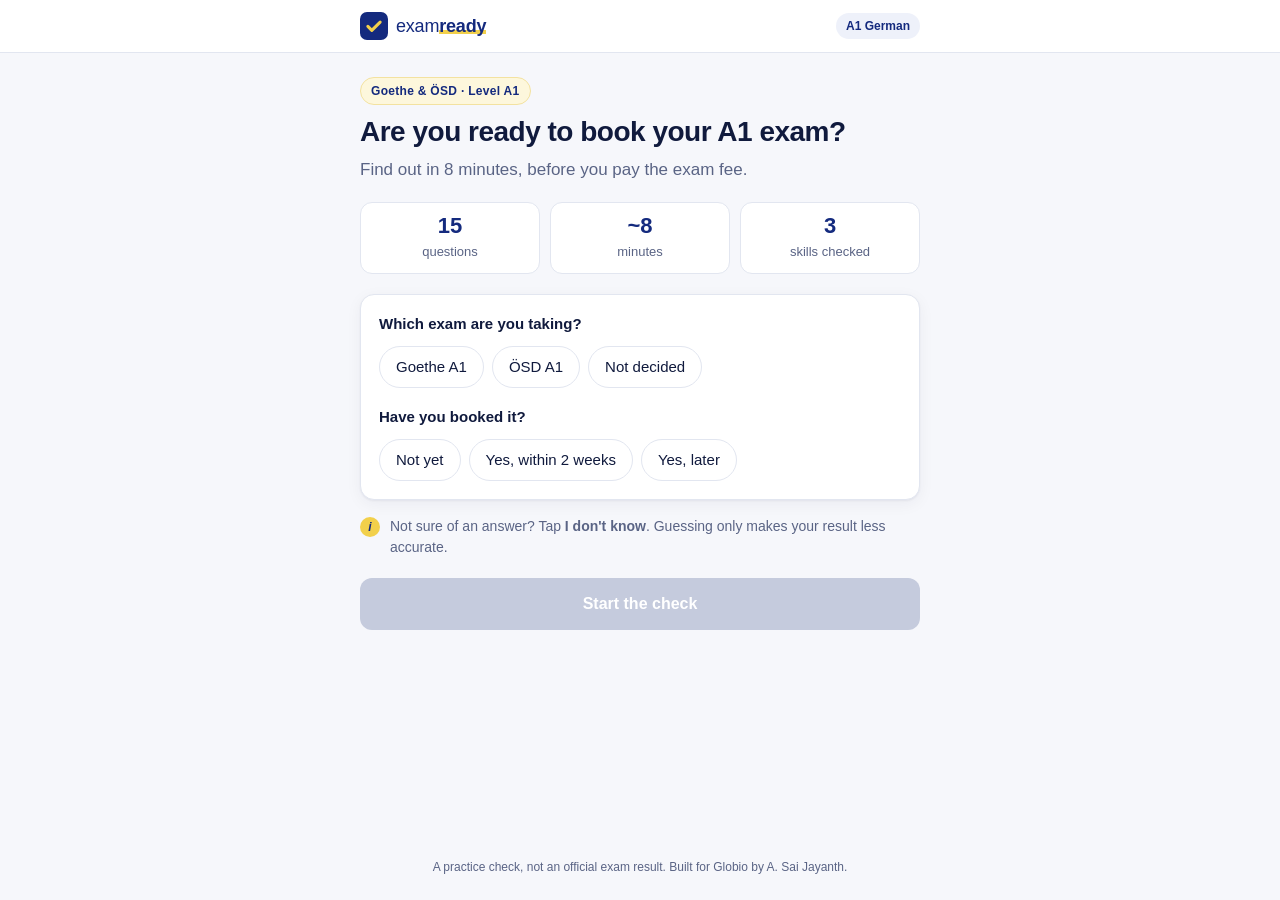
==== demo-frame.html @ 875473f1 "First version of exam-ready check" ====
<!DOCTYPE html>
<html lang="en">
<head>
  <meta charset="UTF-8">
  <meta name="viewport" content="width=device-width, initial-scale=1">
  <title>Demo frame</title>
  <meta name="description" content="A free 8-minute check that tells A1 German learners if they are ready to book their Goethe or ÖSD exam.">
  <meta name="theme-color" content="#142A7E">
  <link rel="icon" href="data:image/svg+xml,<svg xmlns='http://www.w3.org/2000/svg' viewBox='0 0 32 32'><rect width='32' height='32' rx='8' fill='%23142A7E'/><path d='M9 16.5l4.5 4.5L23 11.5' stroke='%23F2D04B' stroke-width='3.5' fill='none' stroke-linecap='round' stroke-linejoin='round'/></svg>">
  <link rel="stylesheet" href="style.css">
</head>
<body class="is-demo">
  <header class="topbar">
    <div class="topbar-inner">
      <span class="logo">
        <span class="logo-mark" aria-hidden="true">
          <svg viewBox="0 0 32 32"><rect width="32" height="32" rx="8" fill="#142A7E"/><path d="M9 16.5l4.5 4.5L23 11.5" stroke="#F2D04B" stroke-width="3.5" fill="none" stroke-linecap="round" stroke-linejoin="round"/></svg>
        </span>
        <span class="logo-text">exam<b>ready</b></span>
      </span>
      <span class="topbar-tag">A1 German</span>
    </div>
  </header>

  <main id="app" class="container" aria-live="polite"></main>

  <footer class="footer">
    A practice check, not an official exam result. Built for Globio by A. Sai Jayanth.
  </footer>

  <!-- Order matters: content → rules → screens -->
  <script src="questions.js"></script>
  <script src="scoring.js"></script>
  <script src="app.js"></script>
  <script src="demo-driver.js"></script>
</body>
</html>
---- style.css ----
/* style.css — Globio-aligned: deep navy blue + warm yellow, clean and light. */

:root {
  --brand: #142A7E;
  --brand-hover: #1D3A9F;
  --brand-soft: #EEF1FA;
  --accent: #F2D04B;
  --accent-soft: #FDF7DC;

  --ink: #101A3D;
  --muted: #5A6485;
  --line: #E2E6F0;
  --bg: #F6F7FB;
  --card: #FFFFFF;

  --ok: #17845A;   --ok-soft: #E5F4EC;
  --warn: #B26B00; --warn-soft: #FFF2D9;
  --bad: #C0392B;  --bad-soft: #FBE9E7;

  --radius: 14px;
  --shadow: 0 1px 2px rgba(16, 26, 61, .05), 0 4px 16px rgba(16, 26, 61, .05);
  --font: -apple-system, BlinkMacSystemFont, "Segoe UI", Roboto, "Helvetica Neue", Arial, sans-serif;
}

* { box-sizing: border-box; }

html { -webkit-text-size-adjust: 100%; }

body {
  margin: 0;
  font-family: var(--font);
  font-size: 16px;
  line-height: 1.5;
  color: var(--ink);
  background: var(--bg);
  min-height: 100vh;
  display: flex;
  flex-direction: column;
}

button { font: inherit; color: inherit; cursor: pointer; }
button:disabled { cursor: not-allowed; }
:focus-visible { outline: 3px solid var(--accent); outline-offset: 2px; }
h1:focus, h2:focus { outline: none; }

/* ---------- layout ---------- */

.topbar { background: var(--card); border-bottom: 1px solid var(--line); }
.topbar-inner {
  max-width: 600px; margin: 0 auto; padding: 12px 20px;
  display: flex; align-items: center; justify-content: space-between;
}
.logo { display: inline-flex; align-items: center; gap: 8px; }
.logo-mark svg { width: 28px; height: 28px; display: block; }
.logo-text { font-size: 18px; font-weight: 500; color: var(--brand); letter-spacing: -.2px; }
.logo-text b {
  font-weight: 800;
  background: linear-gradient(transparent 68%, var(--accent) 68%, var(--accent) 92%, transparent 92%);
}
.topbar-tag {
  font-size: 12px; font-weight: 600; color: var(--brand);
  background: var(--brand-soft); padding: 4px 10px; border-radius: 99px;
}

.container { width: 100%; max-width: 600px; margin: 0 auto; padding: 24px 20px 32px; flex: 1; }
/* Fade in only when a NEW screen or question opens, not on every tap */
.screen.enter { animation: fade .25s ease-out; }
@keyframes fade { from { opacity: 0; transform: translateY(6px); } to { opacity: 1; transform: none; } }

.footer {
  text-align: center; font-size: 12px; color: var(--muted);
  padding: 16px 20px 24px;
}

/* ---------- type ---------- */

h1 { font-size: 28px; line-height: 1.2; letter-spacing: -.5px; margin: 10px 0 8px; }
h2 { font-size: 20px; line-height: 1.35; margin: 0; }
h3 { font-size: 16px; margin: 0 0 4px; }
.lead { color: var(--muted); font-size: 17px; margin: 0 0 20px; }

.eyebrow {
  display: inline-block; font-size: 12px; font-weight: 700; letter-spacing: .3px;
  color: var(--brand); background: var(--accent-soft); border: 1px solid #F3E2A0;
  padding: 4px 10px; border-radius: 99px;
}
.eyebrow-plain { background: none; border: 0; padding: 0; color: var(--muted); font-weight: 600; }

/* ---------- start ---------- */

.facts {
  list-style: none; padding: 0; margin: 0 0 20px;
  display: grid; grid-template-columns: repeat(3, 1fr); gap: 10px;
}
.facts li {
  background: var(--card); border: 1px solid var(--line); border-radius: 12px;
  padding: 10px; text-align: center;
}
.facts b { display: block; font-size: 22px; color: var(--brand); line-height: 1.2; }
.facts span { font-size: 13px; color: var(--muted); }

.card {
  background: var(--card); border: 1px solid var(--line); border-radius: var(--radius);
  box-shadow: var(--shadow); padding: 18px; margin: 0 0 16px;
}
.card-title { font-size: 17px; margin-bottom: 14px; }

.field { border: 0; padding: 0; margin: 0 0 18px; min-width: 0; }
.field:last-child { margin-bottom: 0; }
.card.field { padding: 16px 18px; margin-bottom: 14px; border: 1px solid var(--line); }
.field legend { font-weight: 650; font-size: 15px; padding: 0; margin-bottom: 10px; }
.card.field legend { float: left; width: 100%; margin-bottom: 8px; }
.card.field legend + * { clear: both; }

.pills { display: flex; flex-wrap: wrap; gap: 8px; }
.pills-3 .pill { flex: 1; }
.pill {
  border: 1.5px solid var(--line); background: var(--card); border-radius: 99px;
  padding: 9px 16px; font-size: 15px; font-weight: 500;
  transition: border-color .15s, background .15s;
}
.pill:hover { border-color: #B9C2DD; }
.pill.is-selected { border-color: var(--brand); background: var(--brand); color: #fff; }

.hint {
  display: flex; gap: 10px; align-items: flex-start;
  font-size: 14px; color: var(--muted); margin: 4px 0 20px;
}
.hint-icon {
  flex: none; width: 20px; height: 20px; border-radius: 50%;
  background: var(--accent); color: var(--brand); font-weight: 800; font-size: 12px;
  display: grid; place-items: center; font-style: italic; margin-top: 1px;
}

/* ---------- buttons ---------- */

.btn {
  border: 0; border-radius: 12px; padding: 14px 20px;
  font-size: 16px; font-weight: 650; transition: background .15s, transform .05s;
}
.btn:active:not(:disabled) { transform: scale(.99); }
.btn-block { width: 100%; }
.btn-primary { background: var(--brand); color: #fff; }
.btn-primary:hover:not(:disabled) { background: var(--brand-hover); }
.btn-primary:disabled { background: #C5CBDD; }
.btn-secondary { background: var(--card); color: var(--brand); border: 1.5px solid var(--line); }
.btn-secondary:hover { border-color: var(--brand); }
.link-btn { background: none; border: 0; padding: 4px 0; color: var(--brand); font-weight: 600; font-size: 15px; }

/* ---------- quiz ---------- */

.quiz-top { display: flex; justify-content: space-between; align-items: center; margin-bottom: 10px; }
.counter { font-size: 14px; color: var(--muted); font-weight: 600; font-variant-numeric: tabular-nums; }

.progress { height: 6px; background: var(--line); border-radius: 99px; overflow: hidden; margin-bottom: 22px; }
.progress span { display: block; height: 100%; background: var(--brand); border-radius: 99px; transition: width .3s ease; }

.skill-chip {
  display: inline-block; font-size: 12px; font-weight: 700; letter-spacing: .3px;
  padding: 3px 10px; border-radius: 99px; margin-bottom: 12px; text-transform: uppercase;
}
.skill-vocabulary { background: var(--brand-soft); color: var(--brand); }
.skill-grammar    { background: #EDE9FB; color: #4A33A8; }
.skill-reading    { background: var(--accent-soft); color: #7A5A00; }
.skill-self       { background: var(--brand-soft); color: var(--brand); margin: 0; }

.question { margin-bottom: 18px; }

.options { display: grid; gap: 10px; margin-bottom: 20px; }
.option {
  display: flex; align-items: center; gap: 12px; text-align: left;
  background: var(--card); border: 1.5px solid var(--line); border-radius: 12px;
  padding: 13px 14px; font-size: 16px; transition: border-color .15s, background .15s;
}
.option:hover { border-color: #B9C2DD; }
.option-key {
  flex: none; width: 28px; height: 28px; border-radius: 8px;
  display: grid; place-items: center; font-size: 13px; font-weight: 700;
  background: var(--bg); color: var(--muted); border: 1px solid var(--line);
}
.option.is-selected { border-color: var(--brand); background: var(--brand-soft); }
.option.is-selected .option-key { background: var(--brand); color: #fff; border-color: var(--brand); }
.option-dk { border-style: dashed; color: var(--muted); }
.option-dk.is-selected { color: var(--ink); }

/* reading texts — each type looks like the real thing */
.text { margin: 0 0 18px; }
.text figcaption { font-size: 12px; color: var(--muted); font-weight: 600; margin-bottom: 6px; }
.text-body { display: flex; flex-direction: column; gap: 2px; font-size: 17px; }
.text-sign .text-body {
  background: #FFFDF3; border: 2px solid var(--ink); border-radius: 6px;
  padding: 16px; text-align: center; font-weight: 650;
}
.text-sms .text-body {
  background: var(--brand); color: #fff; border-radius: 18px 18px 18px 4px;
  padding: 12px 16px; max-width: 88%; font-size: 16px;
}
.text-ad .text-body {
  background: var(--card); border: 1px dashed #AEB6CF; border-radius: 4px;
  padding: 14px 16px; font-size: 16px;
}
.text-ad .text-body span:first-child { font-weight: 800; font-size: 18px; color: var(--brand); }
.text-email .text-body {
  background: var(--card); border: 1px solid var(--line); border-left: 4px solid var(--accent);
  border-radius: 8px; padding: 14px 16px; font-size: 16px; gap: 6px;
}

/* ---------- self-check ---------- */

.self-prompt { margin: 0 0 12px; font-size: 15px; }

/* ---------- result ---------- */

.verdict {
  display: flex; gap: 18px; align-items: center;
  border-radius: var(--radius); padding: 20px; margin-bottom: 16px;
  border: 1px solid transparent;
}
.verdict-ok   { background: var(--ok-soft);   border-color: #BFE3CF; }
.verdict-warn { background: var(--warn-soft); border-color: #F4DBA8; }
.verdict-bad  { background: var(--bad-soft);  border-color: #F2C6C0; }
.verdict h1 { margin: 2px 0 6px; font-size: 26px; }
.verdict-ok h1   { color: var(--ok); }
.verdict-warn h1 { color: var(--warn); }
.verdict-bad h1  { color: var(--bad); }
.verdict-action { margin: 0 0 4px; font-weight: 650; }
.verdict-detail { margin: 0; color: var(--muted); font-size: 15px; }
.verdict-reason {
  margin: 10px 0 0; font-size: 14px; padding-top: 10px;
  border-top: 1px solid rgba(16, 26, 61, .1);
}

.ring { position: relative; flex: none; width: 112px; height: 112px; }
.ring svg { width: 100%; height: 100%; }
.ring circle { fill: none; stroke-width: 10; }
.ring-track { stroke: rgba(255, 255, 255, .8); }
.ring-fill { stroke-linecap: round; transition: stroke-dasharray .6s ease; }
.ring-ok .ring-fill   { stroke: var(--ok); }
.ring-warn .ring-fill { stroke: #E0A100; }
.ring-bad .ring-fill  { stroke: var(--bad); }
.ring-label { position: absolute; inset: 0; display: grid; place-content: center; text-align: center; }
.ring-label b { font-size: 26px; line-height: 1; }
.ring-label span { font-size: 12px; color: var(--muted); }

.alert {
  background: var(--accent-soft); border: 1px solid #F3E2A0; border-radius: 12px;
  padding: 12px 14px; font-size: 15px; margin: 0 0 16px;
}

.skills { list-style: none; padding: 0; margin: 0; display: grid; gap: 14px; }
.skill-row-top { display: flex; justify-content: space-between; font-weight: 600; font-size: 15px; margin-bottom: 6px; }
.skill-score { color: var(--muted); font-variant-numeric: tabular-nums; }
.bar { position: relative; height: 10px; background: var(--bg); border: 1px solid var(--line); border-radius: 99px; }
.bar span { display: block; height: 100%; border-radius: 99px; }
.bar-ok span   { background: var(--ok); }
.bar-warn span { background: #E0A100; }
.bar-bad span  { background: var(--bad); }
.bar-line, .bar-line-key {
  position: absolute; top: -4px; bottom: -4px; width: 2px; background: var(--ink); opacity: .45;
}
.legend { display: flex; align-items: center; gap: 8px; font-size: 12px; color: var(--muted); margin: 14px 0 0; }
.bar-line-key { position: static; display: inline-block; height: 14px; }

.practice { list-style: none; padding: 0; margin: 0; display: grid; gap: 16px; }
.practice-item { display: flex; gap: 12px; }
.practice-num {
  flex: none; width: 28px; height: 28px; border-radius: 50%;
  background: var(--accent); color: var(--brand); font-weight: 800; font-size: 14px;
  display: grid; place-items: center;
}
.practice-item p { margin: 0; color: var(--muted); font-size: 15px; }
.evidence {
  display: flex; flex-direction: column; gap: 4px; margin-top: 8px;
  background: var(--bg); border-radius: 10px; padding: 10px 12px; font-size: 14px;
}
.evidence-q { color: var(--muted); }
.tag { display: inline-block; font-size: 11px; font-weight: 700; padding: 1px 7px; border-radius: 6px; margin-right: 4px; }
.tag-bad { background: var(--bad-soft); color: var(--bad); }
.tag-ok  { background: var(--ok-soft); color: var(--ok); }

.how summary { font-weight: 650; cursor: pointer; color: var(--brand); }
.how ul { padding-left: 20px; margin: 12px 0 8px; font-size: 15px; }
.how p { font-size: 14px; color: var(--muted); margin: 0; }

.actions { display: grid; grid-template-columns: 1fr 1fr; gap: 10px; margin-top: 4px; }

.review { list-style: none; padding: 0; margin: 20px 0 0; display: grid; gap: 10px; }
.review-item {
  display: flex; gap: 12px; background: var(--card); border: 1px solid var(--line);
  border-radius: 12px; padding: 12px 14px;
}
.review-mark {
  flex: none; width: 24px; height: 24px; border-radius: 50%; font-size: 13px; font-weight: 800;
  display: grid; place-items: center;
}
.is-right .review-mark { background: var(--ok-soft); color: var(--ok); }
.is-wrong .review-mark { background: var(--bad-soft); color: var(--bad); }
.review-skill { font-size: 11px; font-weight: 700; text-transform: uppercase; color: var(--muted); letter-spacing: .3px; }
.review-q { margin: 2px 0 4px; font-weight: 600; font-size: 15px; }
.review-a { margin: 0 0 4px; font-size: 14px; }
.review-e { margin: 0; font-size: 14px; color: var(--muted); }

/* ---------- small screens ---------- */

@media (max-width: 420px) {
  h1 { font-size: 25px; }
  .verdict { flex-direction: column; text-align: center; }
  .actions { grid-template-columns: 1fr; }
  .pill { padding: 9px 13px; }
}

@media (prefers-reduced-motion: reduce) {
  * { animation: none !important; transition: none !important; }
}
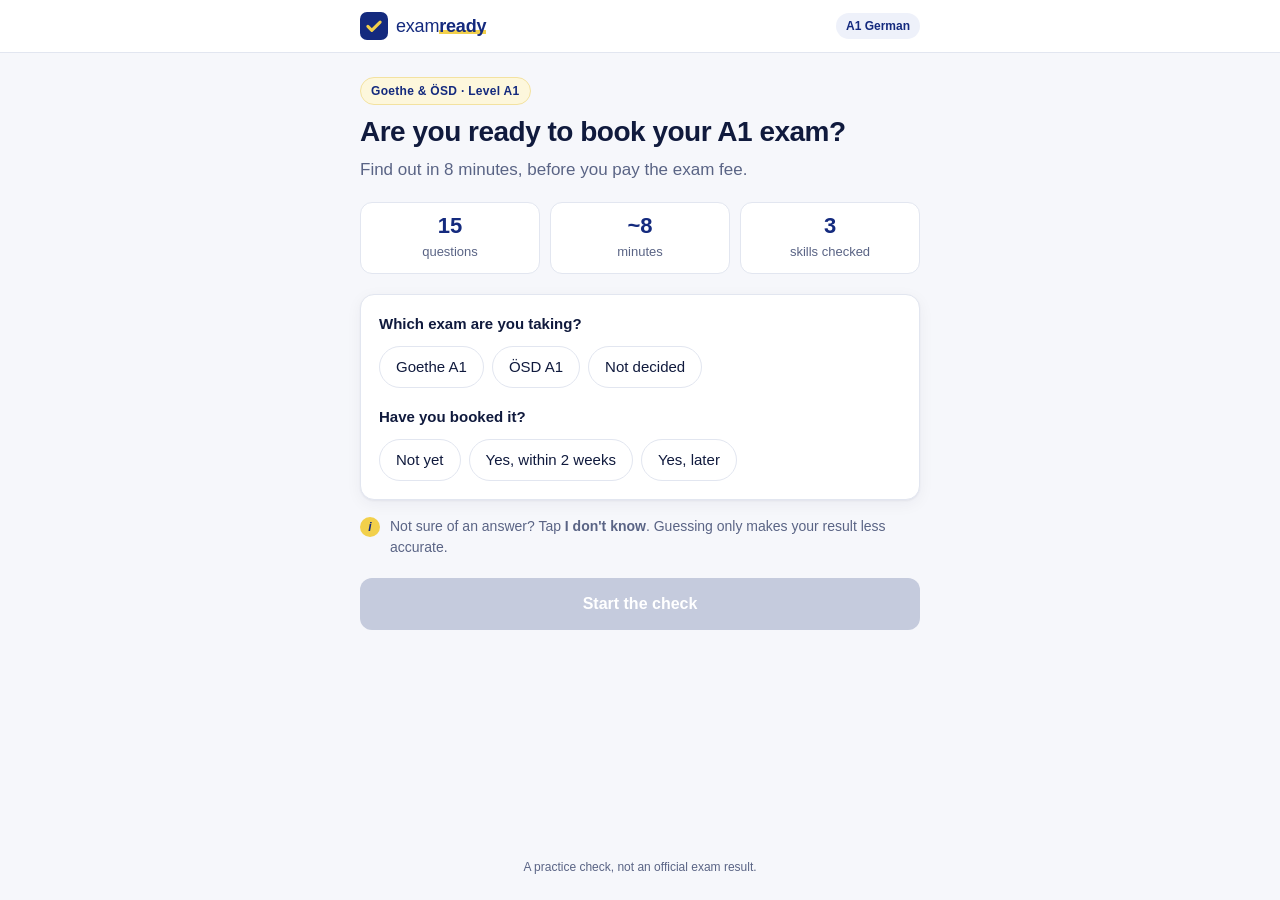
==== commit 97811fac: "Present as a product idea, not an assignment" ====
--- a/demo-frame.html
+++ b/demo-frame.html
@@ -25,7 +25,7 @@
   <main id="app" class="container" aria-live="polite"></main>
 
   <footer class="footer">
-    A practice check, not an official exam result. Built for Globio by A. Sai Jayanth.
+    A practice check, not an official exam result.
   </footer>
 
   <!-- Order matters: content → rules → screens -->
